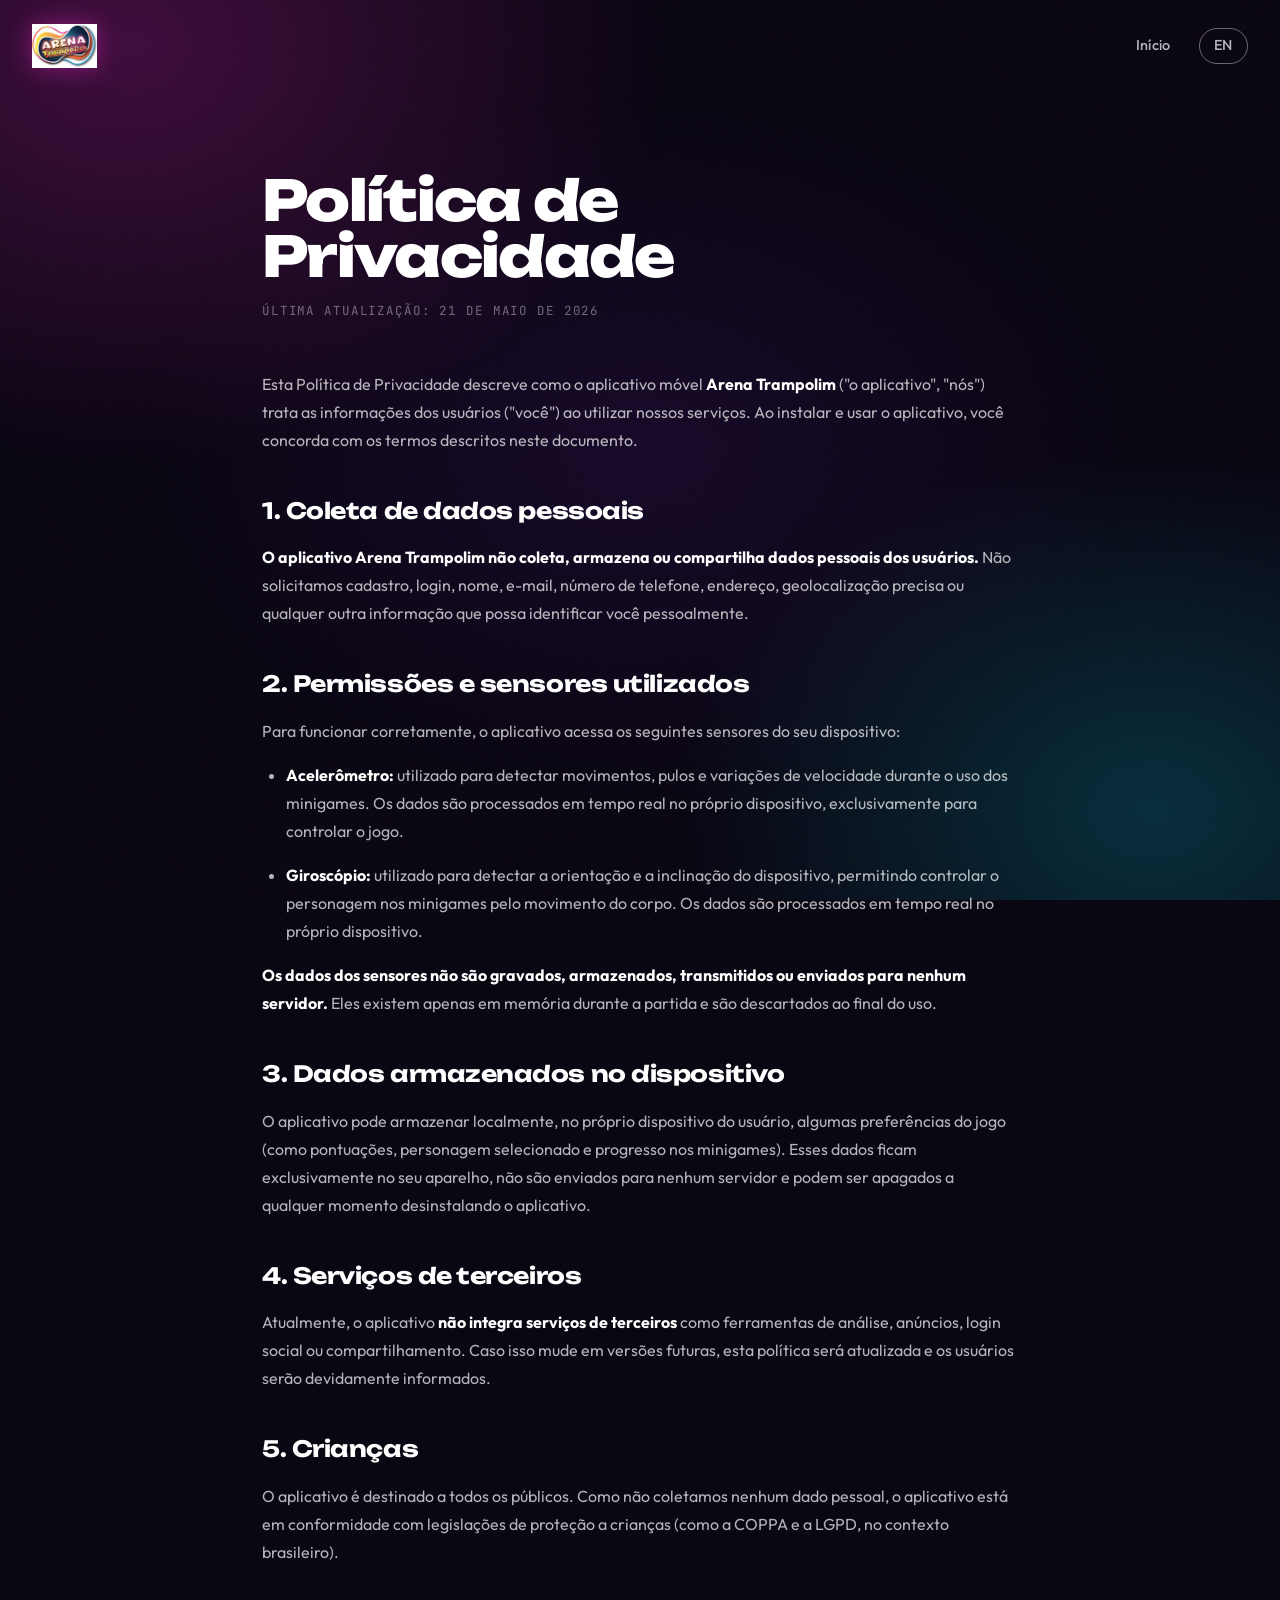
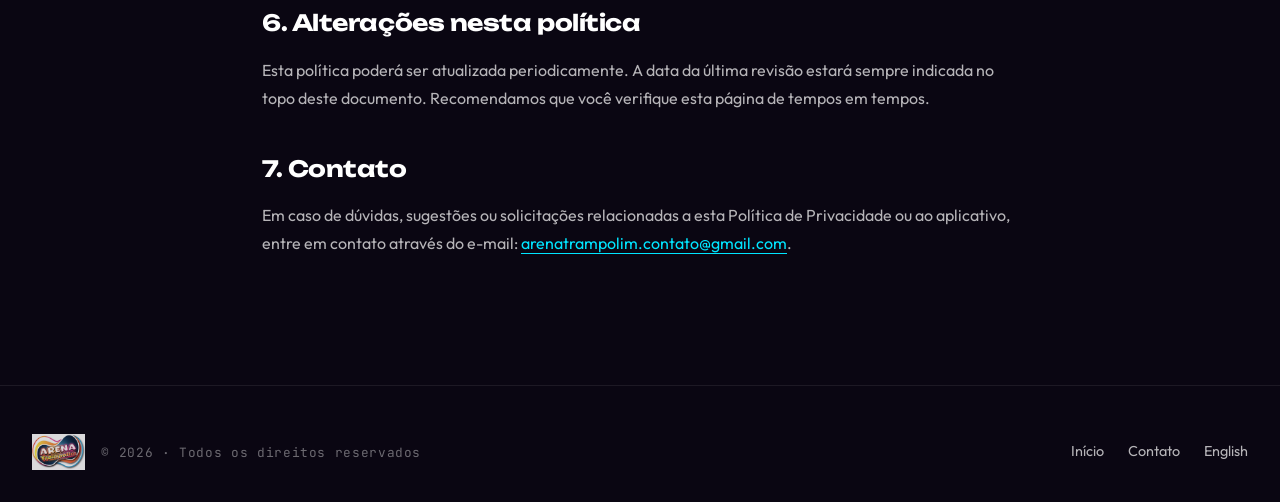
==== privacy.html @ 5fe26391 "Initial site" ====
<!DOCTYPE html>
<html lang="pt-BR">
<head>
    <meta charset="UTF-8">
    <meta name="viewport" content="width=device-width, initial-scale=1.0">
    <meta name="description" content="Política de Privacidade do aplicativo Arena Trampolim.">
    <meta name="theme-color" content="#0a0612">
    <title>Política de Privacidade — Arena Trampolim</title>
    <link rel="stylesheet" href="assets/style.css">
    <link rel="icon" type="image/jpeg" href="assets/logo.jpg">
</head>
<body>
    <nav>
        <a href="index.html" class="nav-brand">
            <img src="assets/logo.jpg" alt="Arena Trampolim">
        </a>
        <div class="nav-links">
            <a href="index.html">Início</a>
            <a href="en/privacy.html" class="lang-switch">EN</a>
        </div>
    </nav>

    <main>
        <article class="privacy-content">
            <h1>Política de Privacidade</h1>
            <p class="last-updated">Última atualização: 21 de maio de 2026</p>

            <p>
                Esta Política de Privacidade descreve como o aplicativo móvel <strong>Arena Trampolim</strong> ("o aplicativo", "nós") trata as informações dos usuários ("você") ao utilizar nossos serviços. Ao instalar e usar o aplicativo, você concorda com os termos descritos neste documento.
            </p>

            <h2>1. Coleta de dados pessoais</h2>
            <p>
                <strong>O aplicativo Arena Trampolim não coleta, armazena ou compartilha dados pessoais dos usuários.</strong> Não solicitamos cadastro, login, nome, e-mail, número de telefone, endereço, geolocalização precisa ou qualquer outra informação que possa identificar você pessoalmente.
            </p>

            <h2>2. Permissões e sensores utilizados</h2>
            <p>
                Para funcionar corretamente, o aplicativo acessa os seguintes sensores do seu dispositivo:
            </p>
            <ul>
                <li><strong>Acelerômetro:</strong> utilizado para detectar movimentos, pulos e variações de velocidade durante o uso dos minigames. Os dados são processados em tempo real no próprio dispositivo, exclusivamente para controlar o jogo.</li>
                <li><strong>Giroscópio:</strong> utilizado para detectar a orientação e a inclinação do dispositivo, permitindo controlar o personagem nos minigames pelo movimento do corpo. Os dados são processados em tempo real no próprio dispositivo.</li>
            </ul>
            <p>
                <strong>Os dados dos sensores não são gravados, armazenados, transmitidos ou enviados para nenhum servidor.</strong> Eles existem apenas em memória durante a partida e são descartados ao final do uso.
            </p>

            <h2>3. Dados armazenados no dispositivo</h2>
            <p>
                O aplicativo pode armazenar localmente, no próprio dispositivo do usuário, algumas preferências do jogo (como pontuações, personagem selecionado e progresso nos minigames). Esses dados ficam exclusivamente no seu aparelho, não são enviados para nenhum servidor e podem ser apagados a qualquer momento desinstalando o aplicativo.
            </p>

            <h2>4. Serviços de terceiros</h2>
            <p>
                Atualmente, o aplicativo <strong>não integra serviços de terceiros</strong> como ferramentas de análise, anúncios, login social ou compartilhamento. Caso isso mude em versões futuras, esta política será atualizada e os usuários serão devidamente informados.
            </p>

            <h2>5. Crianças</h2>
            <p>
                O aplicativo é destinado a todos os públicos. Como não coletamos nenhum dado pessoal, o aplicativo está em conformidade com legislações de proteção a crianças (como a COPPA e a LGPD, no contexto brasileiro).
            </p>

            <h2>6. Alterações nesta política</h2>
            <p>
                Esta política poderá ser atualizada periodicamente. A data da última revisão estará sempre indicada no topo deste documento. Recomendamos que você verifique esta página de tempos em tempos.
            </p>

            <h2>7. Contato</h2>
            <p>
                Em caso de dúvidas, sugestões ou solicitações relacionadas a esta Política de Privacidade ou ao aplicativo, entre em contato através do e-mail: <a href="mailto:arenatrampolim.contato@gmail.com">arenatrampolim.contato@gmail.com</a>.
            </p>
        </article>
    </main>

    <footer>
        <div class="footer-inner">
            <div class="footer-brand-block">
                <img src="assets/logo.jpg" alt="Arena Trampolim">
                <div class="footer-brand">© 2026 · Todos os direitos reservados</div>
            </div>
            <div class="footer-links">
                <a href="index.html">Início</a>
                <a href="mailto:arenatrampolim.contato@gmail.com">Contato</a>
                <a href="en/privacy.html">English</a>
            </div>
        </div>
    </footer>
</body>
</html>
---- assets/style.css ----
/* ============================================
   ARENA TRAMPOLIM — Site oficial do app
   ============================================ */

@import url('https://fonts.googleapis.com/css2?family=Unbounded:wght@400;600;800;900&family=Outfit:wght@300;400;500;600;700&family=JetBrains+Mono:wght@400;700&display=swap');

:root {
    --bg: #0a0612;
    --bg-deep: #050308;
    --ink: #ffffff;
    --ink-dim: rgba(255, 255, 255, 0.7);
    --ink-faint: rgba(255, 255, 255, 0.4);

    --pink: #ff2bd6;
    --magenta: #ff0080;
    --orange: #ff6b1a;
    --yellow: #ffd60a;
    --cyan: #00e5ff;
    --blue: #4d6bff;
    --purple: #8b2cff;

    --gradient-hero: linear-gradient(135deg, #ff0080 0%, #ff6b1a 35%, #ffd60a 60%, #00e5ff 100%);
    --gradient-pink-cyan: linear-gradient(135deg, #ff2bd6 0%, #00e5ff 100%);
    --gradient-warm: linear-gradient(135deg, #ff0080 0%, #ff6b1a 50%, #ffd60a 100%);
    --gradient-card: linear-gradient(135deg, rgba(255, 43, 214, 0.12) 0%, rgba(0, 229, 255, 0.12) 100%);

    --font-display: 'Unbounded', sans-serif;
    --font-body: 'Outfit', sans-serif;
    --font-mono: 'JetBrains Mono', monospace;
}

* { box-sizing: border-box; margin: 0; padding: 0; }

html { scroll-behavior: smooth; }

body {
    background: var(--bg);
    color: var(--ink);
    font-family: var(--font-body);
    font-weight: 400;
    line-height: 1.5;
    overflow-x: hidden;
    min-height: 100vh;
    position: relative;
}

/* ambient background glows */
body::before {
    content: '';
    position: fixed;
    inset: 0;
    background:
        radial-gradient(ellipse 900px 700px at 10% 5%, rgba(255, 43, 214, 0.22), transparent 60%),
        radial-gradient(ellipse 800px 600px at 90% 90%, rgba(0, 229, 255, 0.18), transparent 60%),
        radial-gradient(ellipse 700px 500px at 50% 50%, rgba(139, 44, 255, 0.1), transparent 70%);
    pointer-events: none;
    z-index: 0;
}

/* grain overlay */
body::after {
    content: '';
    position: fixed;
    inset: 0;
    background-image: url("data:image/svg+xml,%3Csvg viewBox='0 0 200 200' xmlns='http://www.w3.org/2000/svg'%3E%3Cfilter id='n'%3E%3CfeTurbulence type='fractalNoise' baseFrequency='0.85' numOctaves='2' /%3E%3C/filter%3E%3Crect width='100%25' height='100%25' filter='url(%23n)' opacity='0.5'/%3E%3C/svg%3E");
    opacity: 0.06;
    pointer-events: none;
    z-index: 1;
    mix-blend-mode: overlay;
}

main, header, footer, nav { position: relative; z-index: 2; }

/* ============================================
   NAVIGATION
   ============================================ */
nav {
    padding: 1.5rem 2rem;
    display: flex;
    justify-content: space-between;
    align-items: center;
    max-width: 1400px;
    margin: 0 auto;
}

.nav-brand {
    display: flex;
    align-items: center;
    gap: 0.6rem;
    text-decoration: none;
    color: var(--ink);
}

.nav-brand img {
    height: 44px;
    width: auto;
    filter: drop-shadow(0 0 12px rgba(255, 43, 214, 0.4));
}

.nav-links {
    display: flex;
    gap: 1.75rem;
    align-items: center;
}

.nav-links a {
    color: var(--ink-dim);
    text-decoration: none;
    font-size: 0.9rem;
    font-weight: 500;
    font-family: var(--font-body);
    transition: color 0.2s;
    letter-spacing: 0.02em;
}

.nav-links a:hover { color: var(--ink); }

.lang-switch {
    border: 1px solid var(--ink-faint);
    padding: 0.4rem 0.9rem;
    border-radius: 999px;
    font-family: var(--font-mono);
    font-size: 0.7rem;
    letter-spacing: 0.1em;
    text-transform: uppercase;
    transition: all 0.25s;
}

.lang-switch:hover {
    border-color: var(--pink);
    color: var(--ink) !important;
    background: rgba(255, 43, 214, 0.12);
    box-shadow: 0 0 20px rgba(255, 43, 214, 0.3);
}

/* ============================================
   HERO
   ============================================ */
.hero {
    padding: 3rem 2rem 6rem;
    max-width: 1400px;
    margin: 0 auto;
    position: relative;
    min-height: 85vh;
    display: flex;
    flex-direction: column;
    justify-content: center;
}

.hero-eyebrow {
    font-family: var(--font-mono);
    font-size: 0.75rem;
    text-transform: uppercase;
    letter-spacing: 0.3em;
    color: var(--cyan);
    margin-bottom: 1.75rem;
    opacity: 0;
    animation: fadeUp 0.8s 0.1s forwards;
}

.hero-logo {
    max-width: 480px;
    width: 70%;
    height: auto;
    margin-bottom: 2rem;
    filter: drop-shadow(0 10px 40px rgba(255, 43, 214, 0.35));
    opacity: 0;
    animation: fadeUp 0.9s 0.15s forwards;
}

.hero-title {
    font-family: var(--font-display);
    font-size: clamp(2.8rem, 8vw, 6.5rem);
    font-weight: 800;
    line-height: 0.95;
    letter-spacing: -0.04em;
    margin-bottom: 1.75rem;
    opacity: 0;
    animation: fadeUp 0.8s 0.25s forwards;
    max-width: 900px;
}

.hero-title .gradient-text {
    background: var(--gradient-warm);
    -webkit-background-clip: text;
    background-clip: text;
    -webkit-text-fill-color: transparent;
    display: inline-block;
}

.hero-title .cyan-text {
    background: var(--gradient-pink-cyan);
    -webkit-background-clip: text;
    background-clip: text;
    -webkit-text-fill-color: transparent;
    display: inline-block;
}

.hero-subtitle {
    font-size: clamp(1.1rem, 1.6vw, 1.35rem);
    color: var(--ink-dim);
    max-width: 640px;
    margin-bottom: 2.5rem;
    line-height: 1.55;
    font-weight: 400;
    opacity: 0;
    animation: fadeUp 0.8s 0.35s forwards;
}

.hero-cta {
    display: flex;
    gap: 1rem;
    flex-wrap: wrap;
    opacity: 0;
    animation: fadeUp 0.8s 0.45s forwards;
}

.btn {
    display: inline-flex;
    align-items: center;
    gap: 0.6rem;
    padding: 1.05rem 2rem;
    border-radius: 999px;
    font-weight: 600;
    font-size: 0.95rem;
    text-decoration: none;
    transition: all 0.25s;
    cursor: pointer;
    border: none;
    font-family: var(--font-body);
    letter-spacing: 0.01em;
}

.btn-primary {
    background: var(--gradient-warm);
    color: var(--bg-deep);
    box-shadow: 0 8px 32px rgba(255, 107, 26, 0.4);
}

.btn-primary:hover {
    transform: translateY(-2px);
    box-shadow: 0 12px 44px rgba(255, 43, 214, 0.6);
}

.btn-secondary {
    background: rgba(255, 255, 255, 0.04);
    color: var(--ink);
    border: 1px solid var(--ink-faint);
    backdrop-filter: blur(10px);
}

.btn-secondary:hover {
    border-color: var(--cyan);
    background: rgba(0, 229, 255, 0.08);
    color: var(--cyan);
}

/* decorative floating elements */
.hero-deco {
    position: absolute;
    pointer-events: none;
    z-index: -1;
}

.hero-deco-1 {
    top: 5%;
    right: -5%;
    width: 50%;
    max-width: 600px;
    opacity: 0.85;
    animation: floatA 14s infinite ease-in-out;
}

.hero-deco-2 {
    bottom: 0%;
    right: 8%;
    width: 25%;
    max-width: 280px;
    opacity: 0.6;
    animation: floatB 10s infinite ease-in-out;
}

@keyframes floatA {
    0%, 100% { transform: translate(0, 0) rotate(0deg); }
    50% { transform: translate(-20px, -25px) rotate(8deg); }
}

@keyframes floatB {
    0%, 100% { transform: translate(0, 0) rotate(0deg); }
    50% { transform: translate(15px, -20px) rotate(-12deg); }
}

@keyframes fadeUp {
    from { opacity: 0; transform: translateY(24px); }
    to { opacity: 1; transform: translateY(0); }
}

/* ============================================
   SECTIONS GENERAL
   ============================================ */
section {
    padding: 5rem 2rem;
    max-width: 1400px;
    margin: 0 auto;
    position: relative;
}

.section-eyebrow {
    font-family: var(--font-mono);
    font-size: 0.75rem;
    text-transform: uppercase;
    letter-spacing: 0.3em;
    color: var(--cyan);
    margin-bottom: 1rem;
}

.section-title {
    font-family: var(--font-display);
    font-size: clamp(2rem, 4.5vw, 3.8rem);
    font-weight: 700;
    line-height: 1.05;
    letter-spacing: -0.03em;
    margin-bottom: 3rem;
    max-width: 900px;
}

/* ============================================
   FEATURE GRID — minigames
   ============================================ */
.minigames-section { position: relative; }

.minigames-section .deco-bg {
    position: absolute;
    top: 10%;
    right: -10%;
    width: 40%;
    max-width: 500px;
    opacity: 0.3;
    pointer-events: none;
    z-index: -1;
    animation: floatA 18s infinite ease-in-out;
}

.feature-grid {
    display: grid;
    grid-template-columns: repeat(auto-fit, minmax(290px, 1fr));
    gap: 1.5rem;
}

.feature-card {
    background: rgba(255, 255, 255, 0.025);
    border: 1px solid rgba(255, 255, 255, 0.1);
    border-radius: 1.75rem;
    padding: 2rem;
    position: relative;
    overflow: hidden;
    transition: all 0.35s cubic-bezier(0.4, 0, 0.2, 1);
    backdrop-filter: blur(12px);
}

.feature-card::before {
    content: '';
    position: absolute;
    inset: 0;
    background: var(--gradient-card);
    opacity: 0;
    transition: opacity 0.3s;
    pointer-events: none;
}

.feature-card::after {
    content: '';
    position: absolute;
    top: 0; left: 0;
    height: 3px;
    width: 0%;
    background: var(--gradient-warm);
    transition: width 0.4s ease;
}

.feature-card:hover {
    transform: translateY(-6px);
    border-color: rgba(255, 43, 214, 0.4);
}

.feature-card:hover::before { opacity: 1; }
.feature-card:hover::after { width: 100%; }

.feature-card > * { position: relative; z-index: 1; }

.feature-icon {
    width: 56px;
    height: 56px;
    border-radius: 1rem;
    display: flex;
    align-items: center;
    justify-content: center;
    background: var(--gradient-warm);
    margin-bottom: 1.5rem;
    font-size: 1.4rem;
    font-weight: 800;
    color: var(--bg-deep);
    font-family: var(--font-mono);
}

.feature-card h3 {
    font-family: var(--font-display);
    font-size: 1.45rem;
    font-weight: 700;
    margin-bottom: 0.7rem;
    letter-spacing: -0.02em;
}

.feature-card p {
    color: var(--ink-dim);
    font-size: 0.97rem;
    line-height: 1.65;
}

.feature-tag {
    display: inline-block;
    margin-top: 1.25rem;
    font-family: var(--font-mono);
    font-size: 0.68rem;
    text-transform: uppercase;
    letter-spacing: 0.15em;
    color: var(--cyan);
    padding: 0.3rem 0.7rem;
    border: 1px solid rgba(0, 229, 255, 0.3);
    border-radius: 999px;
}

/* ============================================
   ABOUT / SPLIT
   ============================================ */
.split {
    display: grid;
    grid-template-columns: 1fr 1fr;
    gap: 4rem;
    align-items: center;
}

.split-image {
    border-radius: 1.75rem;
    overflow: hidden;
    aspect-ratio: 4 / 5;
    position: relative;
    box-shadow: 0 30px 80px rgba(255, 43, 214, 0.3);
    border: 1px solid rgba(255, 255, 255, 0.08);
}

.split-image img {
    width: 100%;
    height: 100%;
    object-fit: cover;
}

.split-image::after {
    content: '';
    position: absolute;
    inset: 0;
    background: linear-gradient(180deg, transparent 50%, rgba(10, 6, 18, 0.5) 100%);
    pointer-events: none;
}

.split-text h2 {
    font-family: var(--font-display);
    font-size: clamp(1.9rem, 3.8vw, 3rem);
    font-weight: 700;
    line-height: 1.05;
    letter-spacing: -0.03em;
    margin-bottom: 1.5rem;
}

.split-text p {
    color: var(--ink-dim);
    font-size: 1.05rem;
    line-height: 1.7;
    margin-bottom: 1rem;
}

/* ============================================
   GALLERY
   ============================================ */
.gallery {
    display: grid;
    grid-template-columns: 2fr 1fr;
    grid-template-rows: repeat(2, 1fr);
    gap: 1.25rem;
    height: 600px;
}

.gallery-item {
    border-radius: 1.5rem;
    overflow: hidden;
    position: relative;
    border: 1px solid rgba(255, 255, 255, 0.08);
}

.gallery-item:first-child {
    grid-row: span 2;
}

.gallery-item img {
    width: 100%;
    height: 100%;
    object-fit: cover;
    transition: transform 0.6s;
}

.gallery-item:hover img { transform: scale(1.05); }

/* ============================================
   HOW IT WORKS (motion-based gameplay)
   ============================================ */
.how-section {
    position: relative;
    overflow: hidden;
}

.how-section .deco-bg {
    position: absolute;
    bottom: -10%;
    left: -10%;
    width: 50%;
    max-width: 600px;
    opacity: 0.25;
    pointer-events: none;
    z-index: -1;
    animation: floatB 16s infinite ease-in-out;
}

.how-steps {
    display: grid;
    grid-template-columns: repeat(auto-fit, minmax(240px, 1fr));
    gap: 2rem;
    margin-top: 2rem;
}

.how-step {
    position: relative;
}

.how-step-number {
    font-family: var(--font-display);
    font-size: 4rem;
    font-weight: 900;
    line-height: 1;
    background: var(--gradient-pink-cyan);
    -webkit-background-clip: text;
    background-clip: text;
    -webkit-text-fill-color: transparent;
    margin-bottom: 1rem;
    letter-spacing: -0.05em;
}

.how-step h3 {
    font-family: var(--font-display);
    font-size: 1.3rem;
    font-weight: 700;
    margin-bottom: 0.75rem;
    letter-spacing: -0.02em;
}

.how-step p {
    color: var(--ink-dim);
    font-size: 0.97rem;
    line-height: 1.65;
}

/* ============================================
   DOWNLOAD CTA
   ============================================ */
.download-cta {
    text-align: center;
    padding: 6rem 2rem 4rem;
    position: relative;
}

.download-cta .deco-element {
    position: absolute;
    top: 50%;
    left: 50%;
    transform: translate(-50%, -50%);
    width: 80%;
    max-width: 800px;
    opacity: 0.15;
    pointer-events: none;
    z-index: -1;
    animation: floatA 20s infinite ease-in-out;
}

.download-cta h2 {
    font-family: var(--font-display);
    font-size: clamp(2.2rem, 5vw, 4rem);
    font-weight: 800;
    line-height: 1;
    letter-spacing: -0.03em;
    margin-bottom: 1.5rem;
}

.download-cta p {
    color: var(--ink-dim);
    font-size: 1.15rem;
    max-width: 580px;
    margin: 0 auto 2rem;
}

/* ============================================
   FOOTER
   ============================================ */
footer {
    border-top: 1px solid rgba(255, 255, 255, 0.08);
    padding: 3rem 2rem 2rem;
    margin-top: 2rem;
}

.footer-inner {
    max-width: 1400px;
    margin: 0 auto;
    display: flex;
    justify-content: space-between;
    align-items: center;
    flex-wrap: wrap;
    gap: 1.5rem;
}

.footer-brand-block {
    display: flex;
    align-items: center;
    gap: 1rem;
}

.footer-brand-block img {
    height: 36px;
    width: auto;
    opacity: 0.85;
}

.footer-brand {
    font-family: var(--font-mono);
    font-size: 0.8rem;
    color: var(--ink-faint);
    letter-spacing: 0.05em;
}

.footer-links {
    display: flex;
    gap: 1.5rem;
    flex-wrap: wrap;
}

.footer-links a {
    color: var(--ink-dim);
    text-decoration: none;
    font-size: 0.9rem;
    transition: color 0.2s;
}

.footer-links a:hover { color: var(--pink); }

/* ============================================
   PRIVACY PAGE
   ============================================ */
.privacy-content {
    max-width: 820px;
    margin: 0 auto;
    padding: 5rem 2rem;
}

.privacy-content h1 {
    font-family: var(--font-display);
    font-size: clamp(2.2rem, 5vw, 3.5rem);
    font-weight: 800;
    line-height: 1;
    letter-spacing: -0.03em;
    margin-bottom: 1rem;
}

.privacy-content .last-updated {
    font-family: var(--font-mono);
    font-size: 0.78rem;
    color: var(--ink-faint);
    text-transform: uppercase;
    letter-spacing: 0.15em;
    margin-bottom: 3rem;
}

.privacy-content h2 {
    font-family: var(--font-display);
    font-size: 1.4rem;
    font-weight: 700;
    margin-top: 2.5rem;
    margin-bottom: 1rem;
    color: var(--ink);
    letter-spacing: -0.02em;
}

.privacy-content p,
.privacy-content li {
    color: var(--ink-dim);
    font-size: 1rem;
    line-height: 1.75;
    margin-bottom: 1rem;
}

.privacy-content ul { padding-left: 1.5rem; margin-bottom: 1rem; }

.privacy-content a {
    color: var(--cyan);
    text-decoration: none;
    border-bottom: 1px solid currentColor;
}

.privacy-content strong { color: var(--ink); }

/* ============================================
   RESPONSIVE
   ============================================ */
@media (max-width: 900px) {
    .split { grid-template-columns: 1fr; gap: 2rem; }
    .gallery { grid-template-columns: 1fr; height: auto; }
    .gallery-item { aspect-ratio: 4 / 3; }
    .gallery-item:first-child { grid-row: auto; }
}

@media (max-width: 768px) {
    nav { padding: 1rem; }
    .nav-brand img { height: 36px; }
    .hero { padding: 2rem 1rem 4rem; min-height: 70vh; }
    section { padding: 3.5rem 1rem; }
    .hero-deco-1 { display: none; }
    .hero-deco-2 { display: none; }
    .nav-links { gap: 0.75rem; }
    .nav-links a:not(.lang-switch) { display: none; }
}
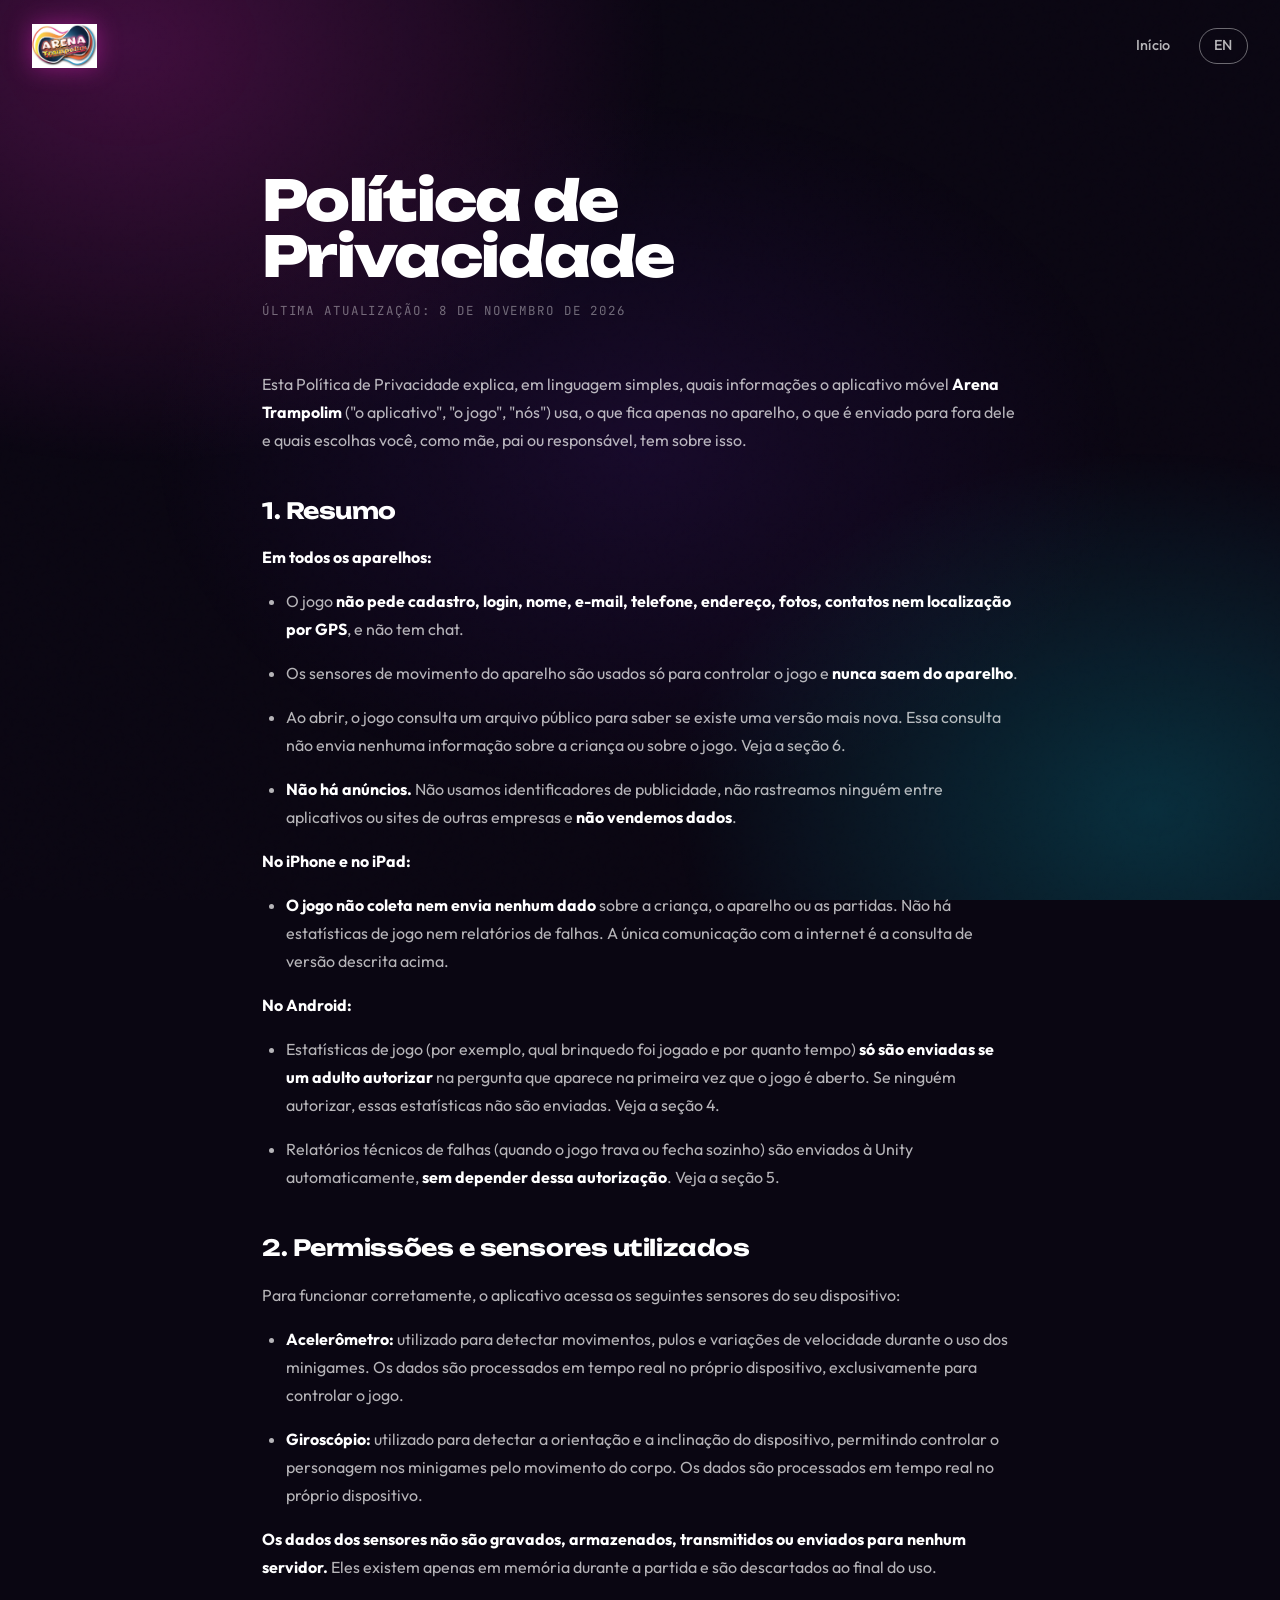
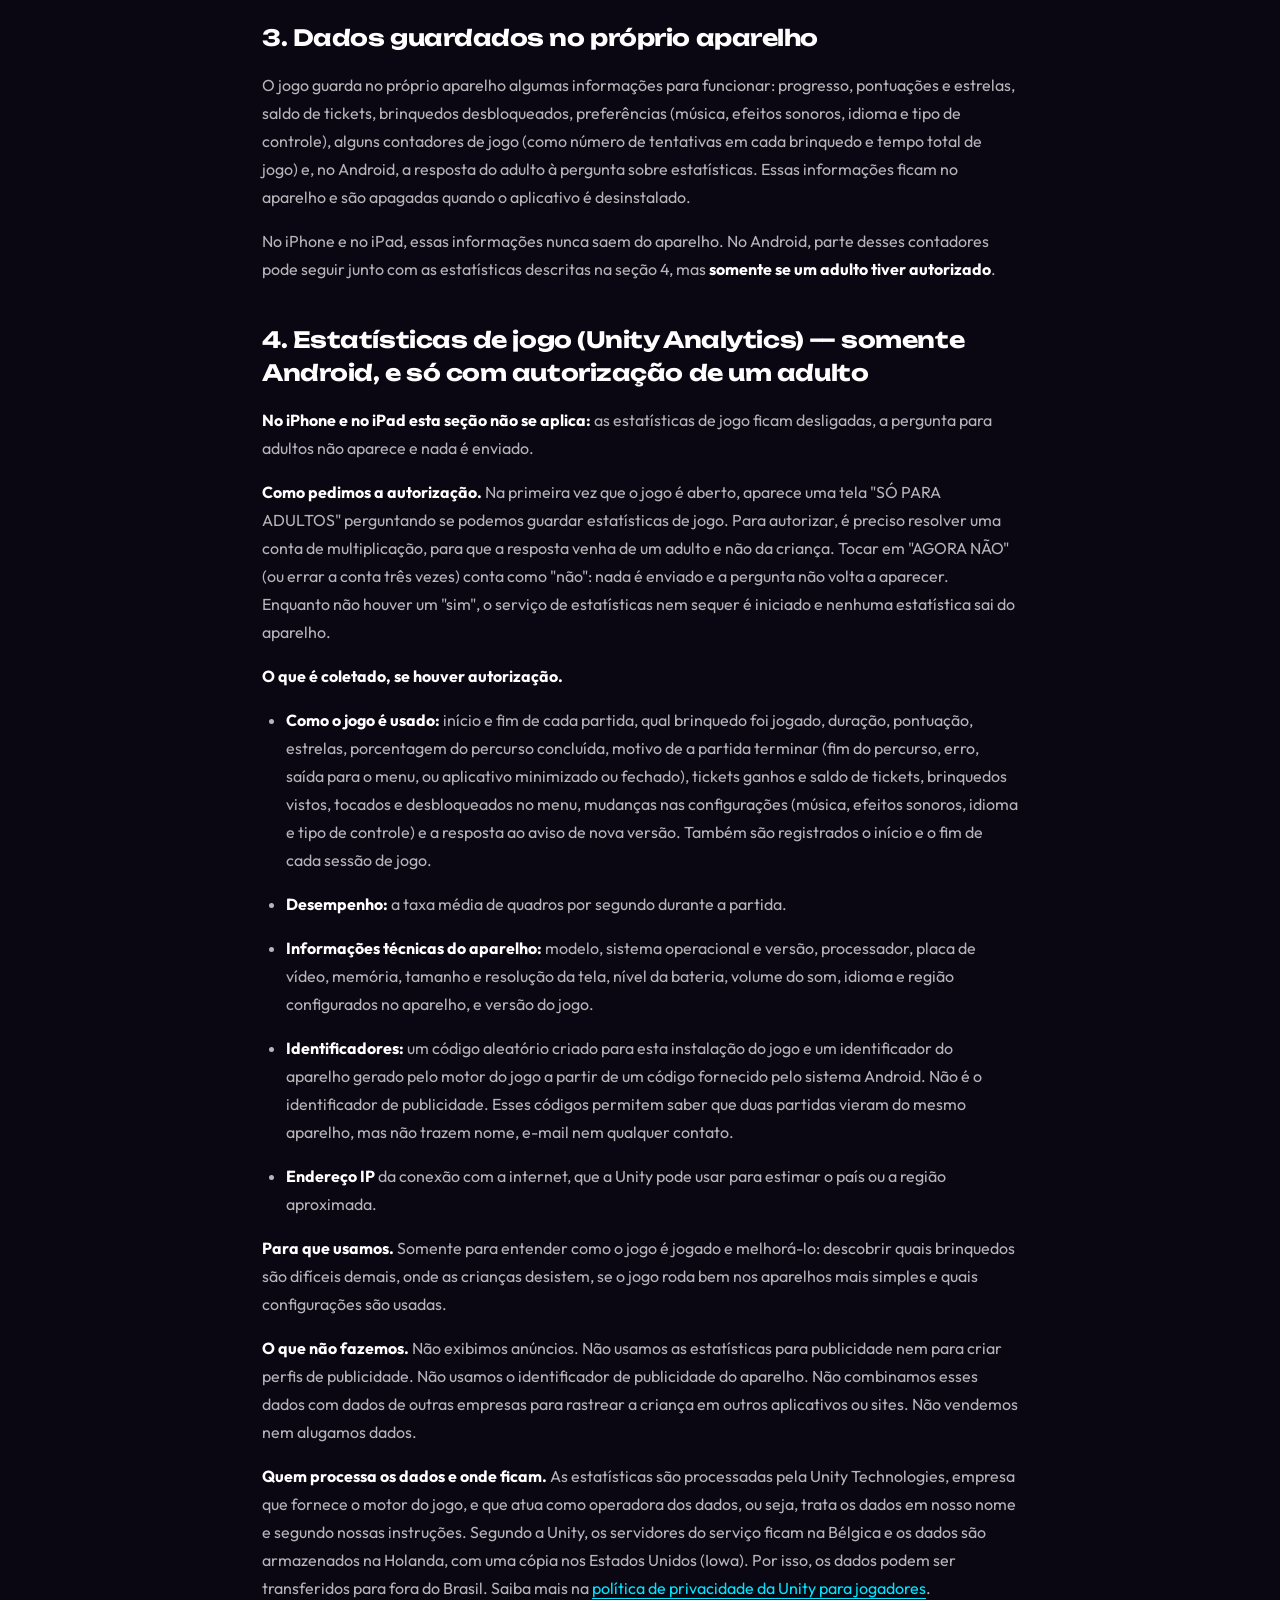
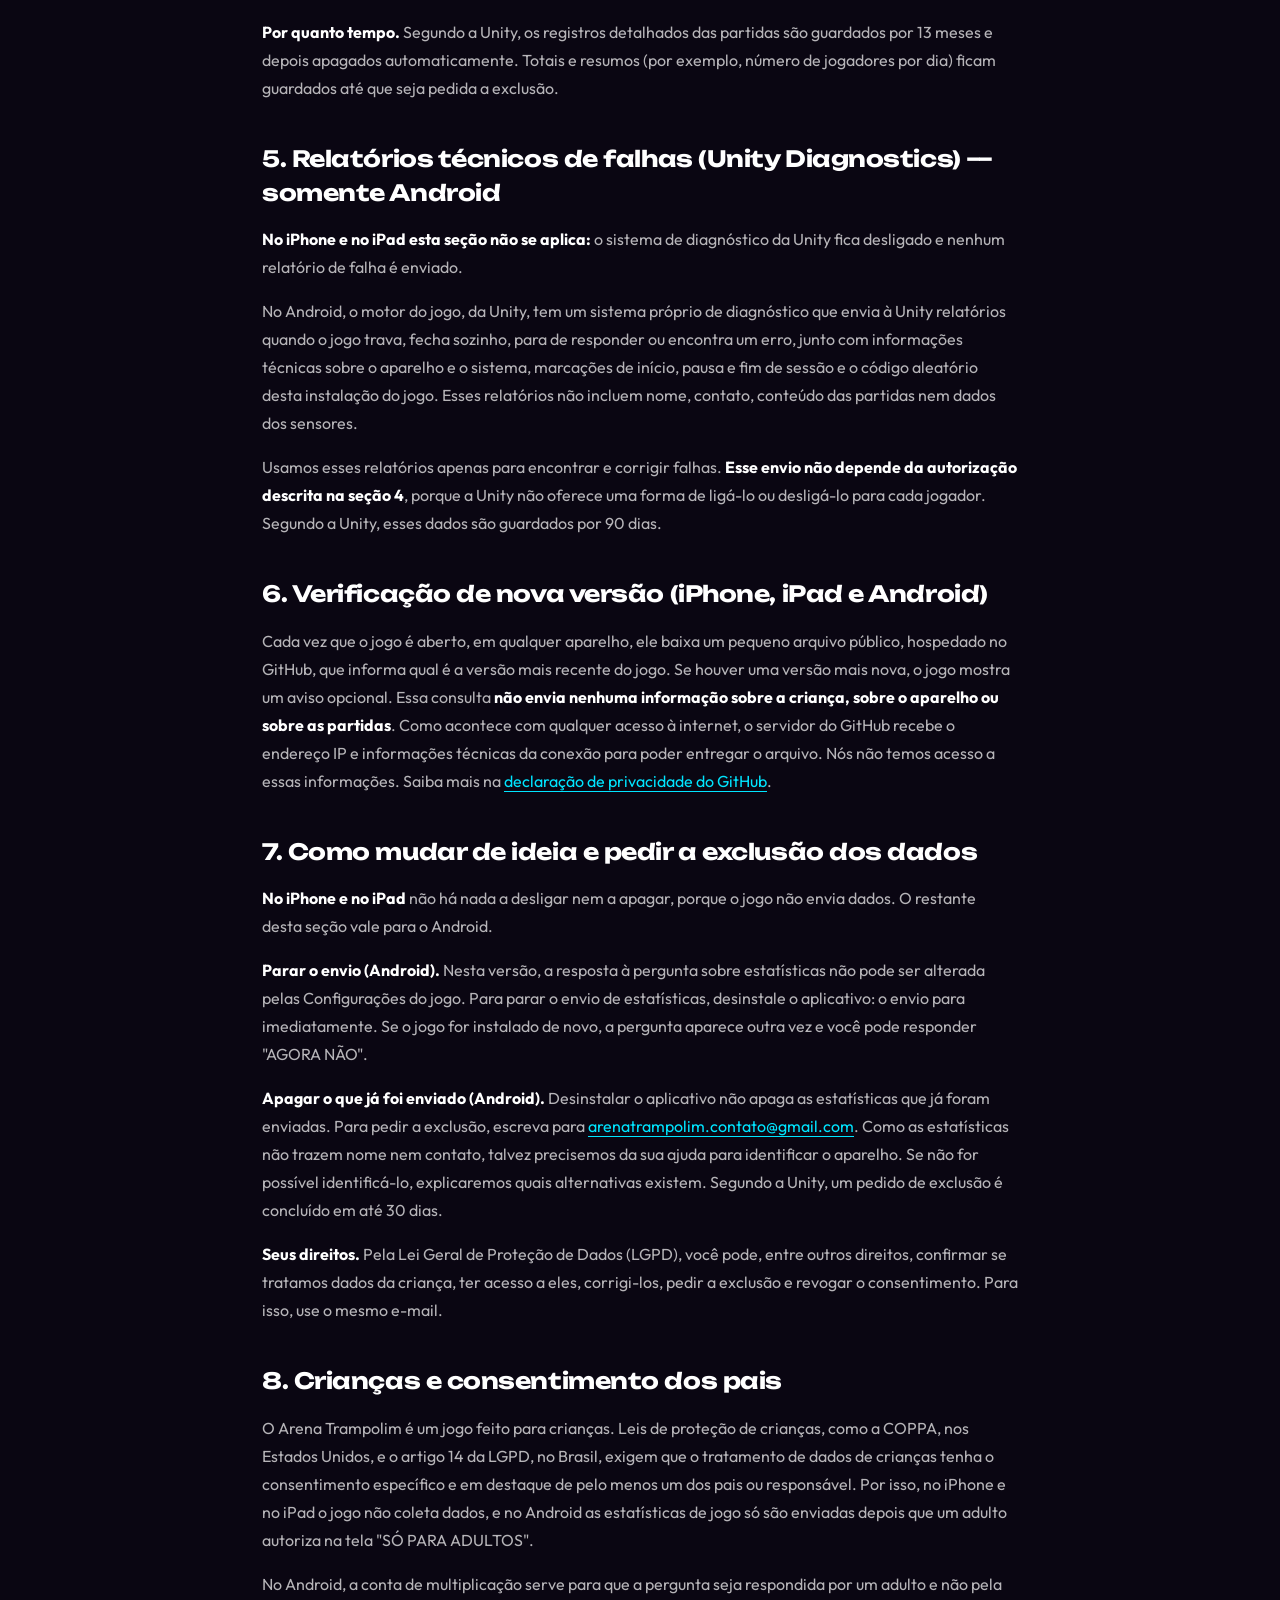
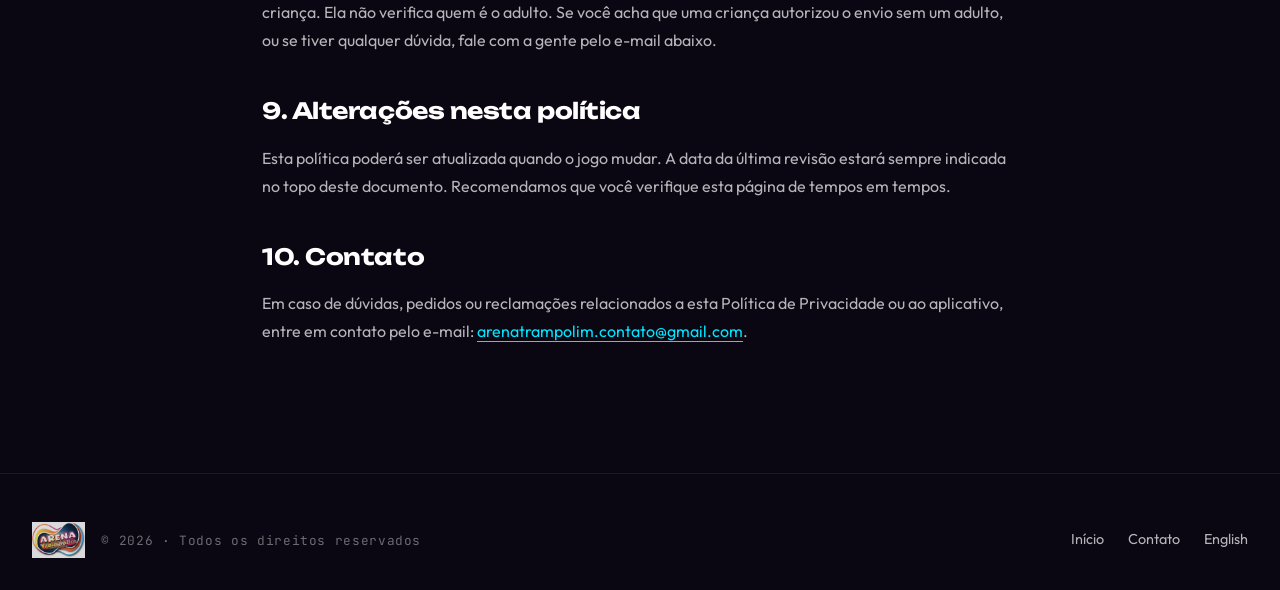
==== commit b8455598: "Privacy policy: describe what the app actually collects, per platform The policy said the app collec" ====
--- a/privacy.html
+++ b/privacy.html
@@ -23,16 +23,37 @@
     <main>
         <article class="privacy-content">
             <h1>Política de Privacidade</h1>
-            <p class="last-updated">Última atualização: 21 de maio de 2026</p>
+            <p class="last-updated">Última atualização: 8 de novembro de 2026</p>
 
             <p>
-                Esta Política de Privacidade descreve como o aplicativo móvel <strong>Arena Trampolim</strong> ("o aplicativo", "nós") trata as informações dos usuários ("você") ao utilizar nossos serviços. Ao instalar e usar o aplicativo, você concorda com os termos descritos neste documento.
+                Esta Política de Privacidade explica, em linguagem simples, quais informações o aplicativo móvel <strong>Arena Trampolim</strong> ("o aplicativo", "o jogo", "nós") usa, o que fica apenas no aparelho, o que é enviado para fora dele e quais escolhas você, como mãe, pai ou responsável, tem sobre isso.
             </p>
 
-            <h2>1. Coleta de dados pessoais</h2>
+            <h2>1. Resumo</h2>
             <p>
-                <strong>O aplicativo Arena Trampolim não coleta, armazena ou compartilha dados pessoais dos usuários.</strong> Não solicitamos cadastro, login, nome, e-mail, número de telefone, endereço, geolocalização precisa ou qualquer outra informação que possa identificar você pessoalmente.
+                <strong>Em todos os aparelhos:</strong>
             </p>
+            <ul>
+                <li>O jogo <strong>não pede cadastro, login, nome, e-mail, telefone, endereço, fotos, contatos nem localização por GPS</strong>, e não tem chat.</li>
+                <li>Os sensores de movimento do aparelho são usados só para controlar o jogo e <strong>nunca saem do aparelho</strong>.</li>
+                <li>Ao abrir, o jogo consulta um arquivo público para saber se existe uma versão mais nova. Essa consulta não envia nenhuma informação sobre a criança ou sobre o jogo. Veja a seção 6.</li>
+                <li><strong>Não há anúncios.</strong> Não usamos identificadores de publicidade, não rastreamos ninguém entre aplicativos ou sites de outras empresas e <strong>não vendemos dados</strong>.</li>
+            </ul>
+            <p>
+                <strong>No iPhone e no iPad:</strong>
+            </p>
+            <ul>
+                <li><strong>O jogo não coleta nem envia nenhum dado</strong> sobre a criança, o aparelho ou as partidas. Não há estatísticas de jogo nem relatórios de falhas. A única comunicação com a internet é a consulta de versão descrita acima.</li>
+            </ul>
+            <p>
+                <strong>No Android:</strong>
+            </p>
+            <ul>
+                <li>Estatísticas de jogo (por exemplo, qual brinquedo foi jogado e por quanto tempo) <strong>só são enviadas se um adulto autorizar</strong> na pergunta que aparece na primeira vez que o jogo é aberto. Se ninguém autorizar, essas estatísticas não são enviadas. Veja a seção 4.</li>
+                <!-- DIAGNOSTICS:BEGIN — remover este item se o Diagnostics da Unity for desligado no build Android -->
+                <li>Relatórios técnicos de falhas (quando o jogo trava ou fecha sozinho) são enviados à Unity automaticamente, <strong>sem depender dessa autorização</strong>. Veja a seção 5.</li>
+                <!-- DIAGNOSTICS:END -->
+            </ul>
 
             <h2>2. Permissões e sensores utilizados</h2>
             <p>
@@ -46,29 +67,92 @@
                 <strong>Os dados dos sensores não são gravados, armazenados, transmitidos ou enviados para nenhum servidor.</strong> Eles existem apenas em memória durante a partida e são descartados ao final do uso.
             </p>
 
-            <h2>3. Dados armazenados no dispositivo</h2>
+            <h2>3. Dados guardados no próprio aparelho</h2>
             <p>
-                O aplicativo pode armazenar localmente, no próprio dispositivo do usuário, algumas preferências do jogo (como pontuações, personagem selecionado e progresso nos minigames). Esses dados ficam exclusivamente no seu aparelho, não são enviados para nenhum servidor e podem ser apagados a qualquer momento desinstalando o aplicativo.
+                O jogo guarda no próprio aparelho algumas informações para funcionar: progresso, pontuações e estrelas, saldo de tickets, brinquedos desbloqueados, preferências (música, efeitos sonoros, idioma e tipo de controle), alguns contadores de jogo (como número de tentativas em cada brinquedo e tempo total de jogo) e, no Android, a resposta do adulto à pergunta sobre estatísticas. Essas informações ficam no aparelho e são apagadas quando o aplicativo é desinstalado.
+            </p>
+            <p>
+                No iPhone e no iPad, essas informações nunca saem do aparelho. No Android, parte desses contadores pode seguir junto com as estatísticas descritas na seção 4, mas <strong>somente se um adulto tiver autorizado</strong>.
             </p>
 
-            <h2>4. Serviços de terceiros</h2>
+            <h2>4. Estatísticas de jogo (Unity Analytics) — somente Android, e só com autorização de um adulto</h2>
             <p>
-                Atualmente, o aplicativo <strong>não integra serviços de terceiros</strong> como ferramentas de análise, anúncios, login social ou compartilhamento. Caso isso mude em versões futuras, esta política será atualizada e os usuários serão devidamente informados.
+                <strong>No iPhone e no iPad esta seção não se aplica:</strong> as estatísticas de jogo ficam desligadas, a pergunta para adultos não aparece e nada é enviado.
+            </p>
+            <p>
+                <strong>Como pedimos a autorização.</strong> Na primeira vez que o jogo é aberto, aparece uma tela "SÓ PARA ADULTOS" perguntando se podemos guardar estatísticas de jogo. Para autorizar, é preciso resolver uma conta de multiplicação, para que a resposta venha de um adulto e não da criança. Tocar em "AGORA NÃO" (ou errar a conta três vezes) conta como "não": nada é enviado e a pergunta não volta a aparecer. Enquanto não houver um "sim", o serviço de estatísticas nem sequer é iniciado e nenhuma estatística sai do aparelho.
+            </p>
+            <p>
+                <strong>O que é coletado, se houver autorização.</strong>
+            </p>
+            <ul>
+                <li><strong>Como o jogo é usado:</strong> início e fim de cada partida, qual brinquedo foi jogado, duração, pontuação, estrelas, porcentagem do percurso concluída, motivo de a partida terminar (fim do percurso, erro, saída para o menu, ou aplicativo minimizado ou fechado), tickets ganhos e saldo de tickets, brinquedos vistos, tocados e desbloqueados no menu, mudanças nas configurações (música, efeitos sonoros, idioma e tipo de controle) e a resposta ao aviso de nova versão. Também são registrados o início e o fim de cada sessão de jogo.</li>
+                <li><strong>Desempenho:</strong> a taxa média de quadros por segundo durante a partida.</li>
+                <li><strong>Informações técnicas do aparelho:</strong> modelo, sistema operacional e versão, processador, placa de vídeo, memória, tamanho e resolução da tela, nível da bateria, volume do som, idioma e região configurados no aparelho, e versão do jogo.</li>
+                <li><strong>Identificadores:</strong> um código aleatório criado para esta instalação do jogo e um identificador do aparelho gerado pelo motor do jogo a partir de um código fornecido pelo sistema Android. Não é o identificador de publicidade. Esses códigos permitem saber que duas partidas vieram do mesmo aparelho, mas não trazem nome, e-mail nem qualquer contato.</li>
+                <li><strong>Endereço IP</strong> da conexão com a internet, que a Unity pode usar para estimar o país ou a região aproximada.</li>
+            </ul>
+            <p>
+                <strong>Para que usamos.</strong> Somente para entender como o jogo é jogado e melhorá-lo: descobrir quais brinquedos são difíceis demais, onde as crianças desistem, se o jogo roda bem nos aparelhos mais simples e quais configurações são usadas.
+            </p>
+            <p>
+                <strong>O que não fazemos.</strong> Não exibimos anúncios. Não usamos as estatísticas para publicidade nem para criar perfis de publicidade. Não usamos o identificador de publicidade do aparelho. Não combinamos esses dados com dados de outras empresas para rastrear a criança em outros aplicativos ou sites. Não vendemos nem alugamos dados.
+            </p>
+            <p>
+                <strong>Quem processa os dados e onde ficam.</strong> As estatísticas são processadas pela Unity Technologies, empresa que fornece o motor do jogo, e que atua como operadora dos dados, ou seja, trata os dados em nosso nome e segundo nossas instruções. Segundo a Unity, os servidores do serviço ficam na Bélgica e os dados são armazenados na Holanda, com uma cópia nos Estados Unidos (Iowa). Por isso, os dados podem ser transferidos para fora do Brasil. Saiba mais na <a href="https://unity.com/legal/game-player-and-app-user-privacy-policy" target="_blank" rel="noopener">política de privacidade da Unity para jogadores</a>.
+            </p>
+            <p>
+                <strong>Por quanto tempo.</strong> Segundo a Unity, os registros detalhados das partidas são guardados por 13 meses e depois apagados automaticamente. Totais e resumos (por exemplo, número de jogadores por dia) ficam guardados até que seja pedida a exclusão.
             </p>
 
-            <h2>5. Crianças</h2>
+            <!-- DIAGNOSTICS:BEGIN — se o Diagnostics da Unity for desligado também no build Android, trocar o conteúdo desta seção por "O jogo não envia relatórios de falhas." -->
+            <h2>5. Relatórios técnicos de falhas (Unity Diagnostics) — somente Android</h2>
             <p>
-                O aplicativo é destinado a todos os públicos. Como não coletamos nenhum dado pessoal, o aplicativo está em conformidade com legislações de proteção a crianças (como a COPPA e a LGPD, no contexto brasileiro).
+                <strong>No iPhone e no iPad esta seção não se aplica:</strong> o sistema de diagnóstico da Unity fica desligado e nenhum relatório de falha é enviado.
+            </p>
+            <p>
+                No Android, o motor do jogo, da Unity, tem um sistema próprio de diagnóstico que envia à Unity relatórios quando o jogo trava, fecha sozinho, para de responder ou encontra um erro, junto com informações técnicas sobre o aparelho e o sistema, marcações de início, pausa e fim de sessão e o código aleatório desta instalação do jogo. Esses relatórios não incluem nome, contato, conteúdo das partidas nem dados dos sensores.
+            </p>
+            <p>
+                Usamos esses relatórios apenas para encontrar e corrigir falhas. <strong>Esse envio não depende da autorização descrita na seção 4</strong>, porque a Unity não oferece uma forma de ligá-lo ou desligá-lo para cada jogador. Segundo a Unity, esses dados são guardados por 90 dias.
+            </p>
+            <!-- DIAGNOSTICS:END -->
+
+            <h2>6. Verificação de nova versão (iPhone, iPad e Android)</h2>
+            <p>
+                Cada vez que o jogo é aberto, em qualquer aparelho, ele baixa um pequeno arquivo público, hospedado no GitHub, que informa qual é a versão mais recente do jogo. Se houver uma versão mais nova, o jogo mostra um aviso opcional. Essa consulta <strong>não envia nenhuma informação sobre a criança, sobre o aparelho ou sobre as partidas</strong>. Como acontece com qualquer acesso à internet, o servidor do GitHub recebe o endereço IP e informações técnicas da conexão para poder entregar o arquivo. Nós não temos acesso a essas informações. Saiba mais na <a href="https://docs.github.com/pt/site-policy/privacy-policies/github-general-privacy-statement" target="_blank" rel="noopener">declaração de privacidade do GitHub</a>.
             </p>
 
-            <h2>6. Alterações nesta política</h2>
+            <h2>7. Como mudar de ideia e pedir a exclusão dos dados</h2>
             <p>
-                Esta política poderá ser atualizada periodicamente. A data da última revisão estará sempre indicada no topo deste documento. Recomendamos que você verifique esta página de tempos em tempos.
+                <strong>No iPhone e no iPad</strong> não há nada a desligar nem a apagar, porque o jogo não envia dados. O restante desta seção vale para o Android.
+            </p>
+            <p>
+                <strong>Parar o envio (Android).</strong> Nesta versão, a resposta à pergunta sobre estatísticas não pode ser alterada pelas Configurações do jogo. Para parar o envio de estatísticas, desinstale o aplicativo: o envio para imediatamente. Se o jogo for instalado de novo, a pergunta aparece outra vez e você pode responder "AGORA NÃO".
+            </p>
+            <p>
+                <strong>Apagar o que já foi enviado (Android).</strong> Desinstalar o aplicativo não apaga as estatísticas que já foram enviadas. Para pedir a exclusão, escreva para <a href="mailto:arenatrampolim.contato@gmail.com">arenatrampolim.contato@gmail.com</a>. Como as estatísticas não trazem nome nem contato, talvez precisemos da sua ajuda para identificar o aparelho. Se não for possível identificá-lo, explicaremos quais alternativas existem. Segundo a Unity, um pedido de exclusão é concluído em até 30 dias.
+            </p>
+            <p>
+                <strong>Seus direitos.</strong> Pela Lei Geral de Proteção de Dados (LGPD), você pode, entre outros direitos, confirmar se tratamos dados da criança, ter acesso a eles, corrigi-los, pedir a exclusão e revogar o consentimento. Para isso, use o mesmo e-mail.
             </p>
 
-            <h2>7. Contato</h2>
+            <h2>8. Crianças e consentimento dos pais</h2>
             <p>
-                Em caso de dúvidas, sugestões ou solicitações relacionadas a esta Política de Privacidade ou ao aplicativo, entre em contato através do e-mail: <a href="mailto:arenatrampolim.contato@gmail.com">arenatrampolim.contato@gmail.com</a>.
+                O Arena Trampolim é um jogo feito para crianças. Leis de proteção de crianças, como a COPPA, nos Estados Unidos, e o artigo 14 da LGPD, no Brasil, exigem que o tratamento de dados de crianças tenha o consentimento específico e em destaque de pelo menos um dos pais ou responsável. Por isso, no iPhone e no iPad o jogo não coleta dados, e no Android as estatísticas de jogo só são enviadas depois que um adulto autoriza na tela "SÓ PARA ADULTOS".
+            </p>
+            <p>
+                No Android, a conta de multiplicação serve para que a pergunta seja respondida por um adulto e não pela criança. Ela não verifica quem é o adulto. Se você acha que uma criança autorizou o envio sem um adulto, ou se tiver qualquer dúvida, fale com a gente pelo e-mail abaixo.
+            </p>
+
+            <h2>9. Alterações nesta política</h2>
+            <p>
+                Esta política poderá ser atualizada quando o jogo mudar. A data da última revisão estará sempre indicada no topo deste documento. Recomendamos que você verifique esta página de tempos em tempos.
+            </p>
+
+            <h2>10. Contato</h2>
+            <p>
+                Em caso de dúvidas, pedidos ou reclamações relacionados a esta Política de Privacidade ou ao aplicativo, entre em contato pelo e-mail: <a href="mailto:arenatrampolim.contato@gmail.com">arenatrampolim.contato@gmail.com</a>.
             </p>
         </article>
     </main>
